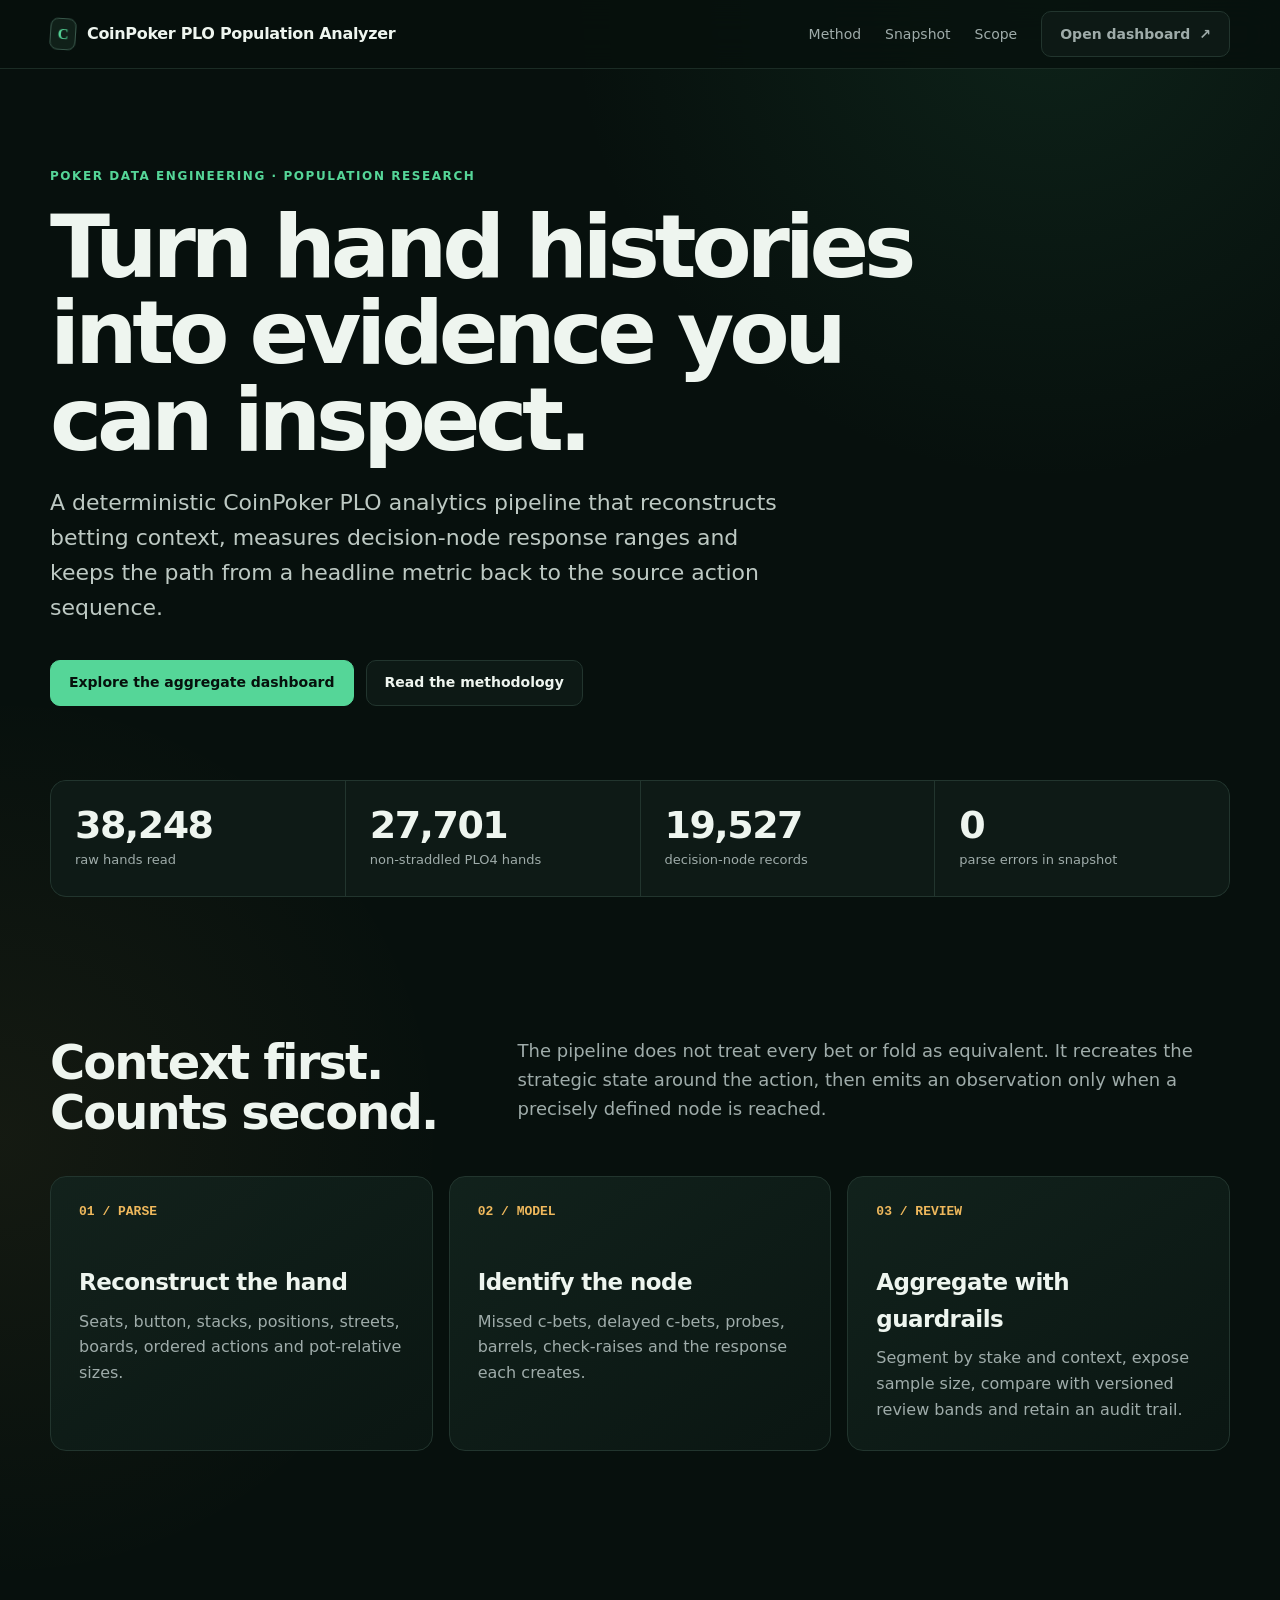
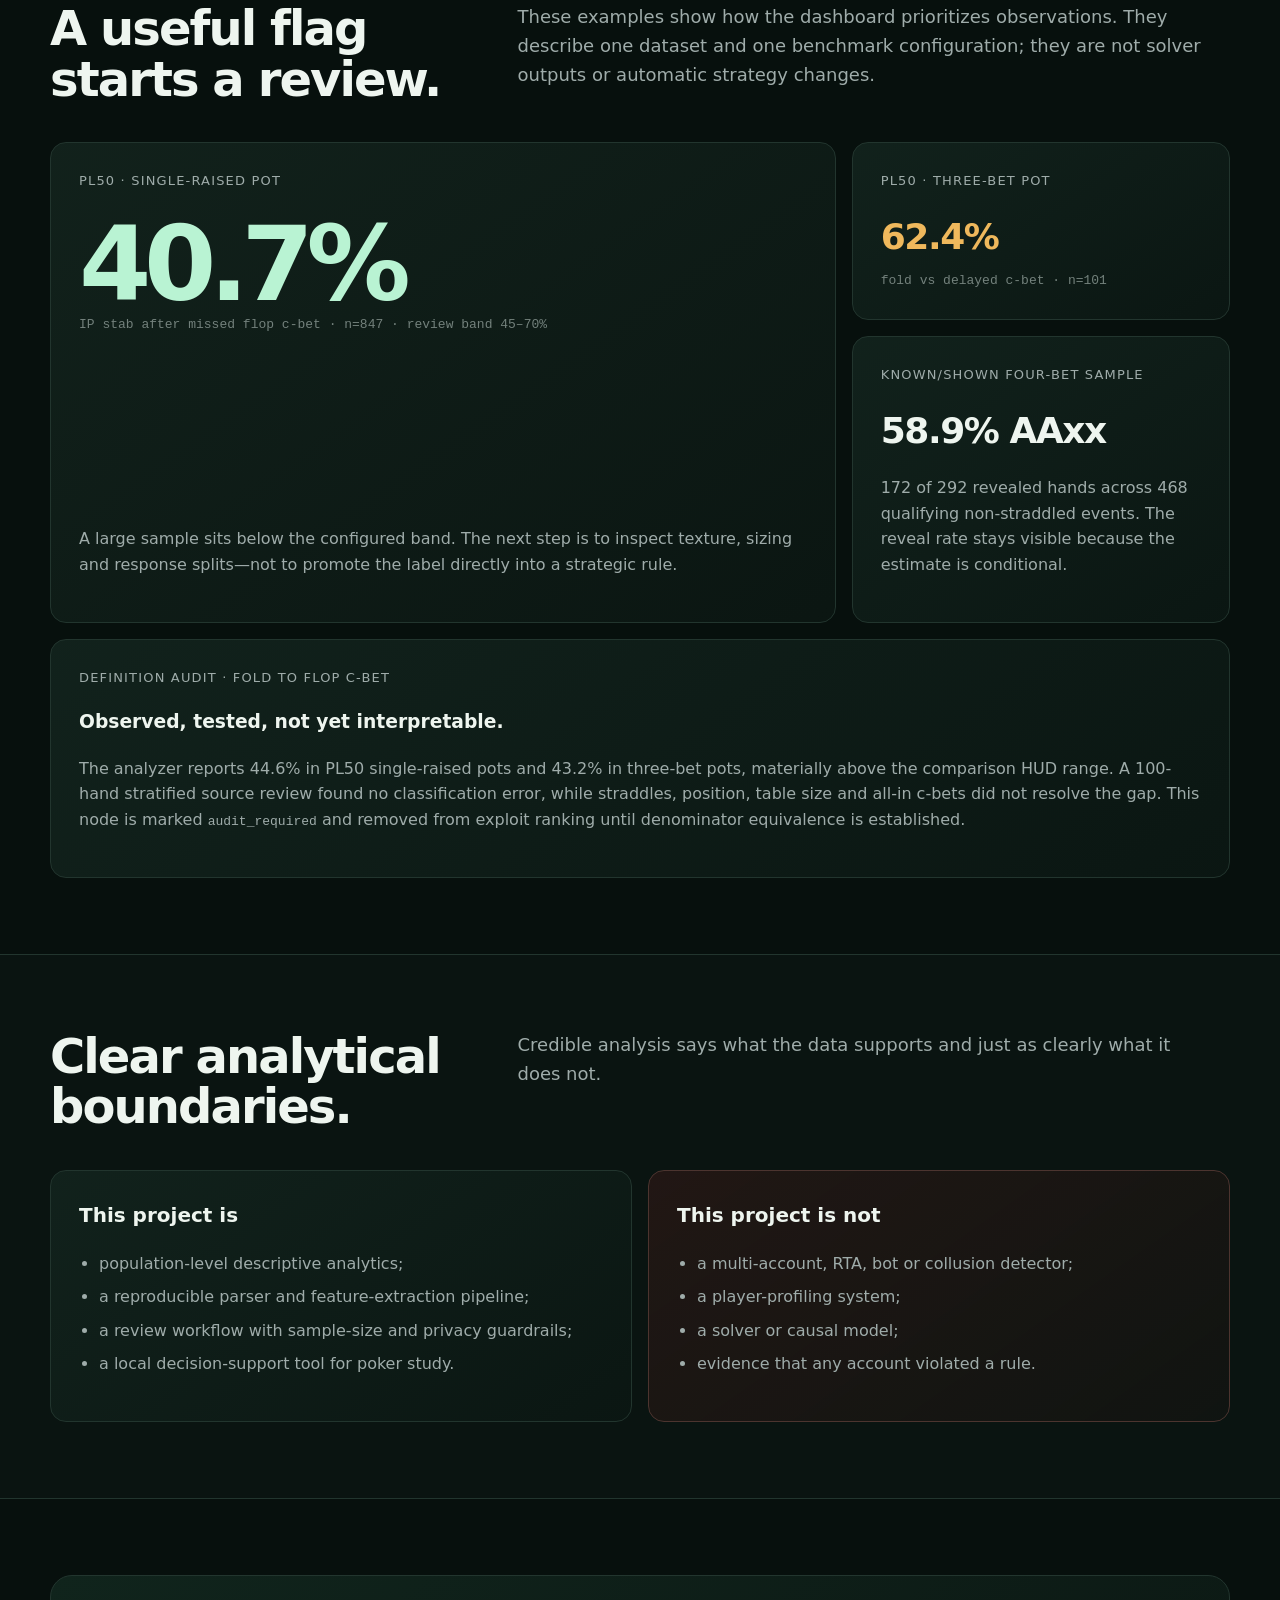
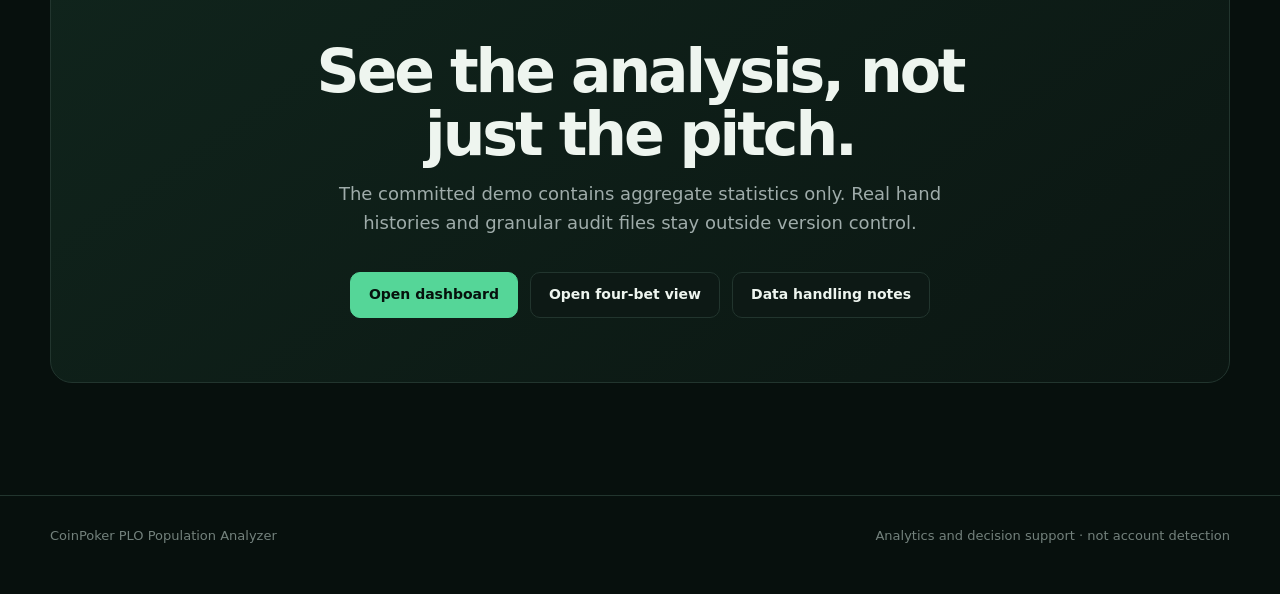
==== docs/index.html @ ca42816f "Refactor analyzer with validation tests and CI" ====
<!doctype html>
<html lang="en">
<head>
  <meta charset="utf-8">
  <meta name="viewport" content="width=device-width, initial-scale=1">
  <meta name="description" content="An auditable CoinPoker PLO population analytics pipeline: reconstruct decision nodes, quantify responses and preserve the path back to source actions.">
  <meta property="og:title" content="CoinPoker PLO Population Analyzer">
  <meta property="og:description" content="From CoinPoker hand histories to reviewable, audit-aware population tendencies.">
  <meta property="og:type" content="website">
  <meta name="twitter:card" content="summary_large_image">
  <meta name="twitter:title" content="CoinPoker PLO Population Analyzer">
  <meta name="twitter:description" content="From CoinPoker hand histories to reviewable, audit-aware population tendencies.">
  <title>CoinPoker PLO Population Analyzer — Case Study</title>
  <link rel="icon" type="image/svg+xml" href="assets/favicon.svg">
  <link rel="stylesheet" href="assets/site.css">
</head>
<body>
  <header class="site-header">
    <nav class="nav wrap" aria-label="Primary navigation">
      <a class="brand" href="#top"><span class="brand-mark" aria-hidden="true">C</span><span>CoinPoker PLO Population Analyzer</span></a>
      <div class="nav-links">
        <a href="#method">Method</a>
        <a href="#findings">Snapshot</a>
        <a href="#scope">Scope</a>
        <a class="button" href="demo/pool_dashboard.html">Open dashboard <span aria-hidden="true">↗</span></a>
      </div>
    </nav>
  </header>

  <main id="top">
    <section class="hero">
      <div class="wrap">
        <div class="eyebrow">Poker data engineering · population research</div>
        <h1>Turn hand histories into evidence you can inspect.</h1>
        <p class="hero-copy">A deterministic CoinPoker PLO analytics pipeline that reconstructs betting context, measures decision-node response ranges and keeps the path from a headline metric back to the source action sequence.</p>
        <div class="actions">
          <a class="button primary" href="demo/pool_dashboard.html">Explore the aggregate dashboard</a>
          <a class="button" href="METHODOLOGY.md">Read the methodology</a>
        </div>
        <div class="hero-proof" aria-label="Case study dataset summary">
          <div class="metric"><strong>38,248</strong><span>raw hands read</span></div>
          <div class="metric"><strong>27,701</strong><span>non-straddled PLO4 hands</span></div>
          <div class="metric"><strong>19,527</strong><span>decision-node records</span></div>
          <div class="metric"><strong>0</strong><span>parse errors in snapshot</span></div>
        </div>
      </div>
    </section>

    <section id="method">
      <div class="wrap">
        <div class="section-head">
          <h2>Context first.<br>Counts second.</h2>
          <p>The pipeline does not treat every bet or fold as equivalent. It recreates the strategic state around the action, then emits an observation only when a precisely defined node is reached.</p>
        </div>
        <div class="pipeline">
          <article class="step"><div class="step-number">01 / PARSE</div><h3>Reconstruct the hand</h3><p>Seats, button, stacks, positions, streets, boards, ordered actions and pot-relative sizes.</p></article>
          <article class="step"><div class="step-number">02 / MODEL</div><h3>Identify the node</h3><p>Missed c-bets, delayed c-bets, probes, barrels, check-raises and the response each creates.</p></article>
          <article class="step"><div class="step-number">03 / REVIEW</div><h3>Aggregate with guardrails</h3><p>Segment by stake and context, expose sample size, compare with versioned review bands and retain an audit trail.</p></article>
        </div>
      </div>
    </section>

    <section id="findings">
      <div class="wrap">
        <div class="section-head">
          <h2>A useful flag starts a review.</h2>
          <p>These examples show how the dashboard prioritizes observations. They describe one dataset and one benchmark configuration; they are not solver outputs or automatic strategy changes.</p>
        </div>
        <div class="findings">
          <article class="finding featured">
            <div>
              <div class="finding-label">PL50 · single-raised pot</div>
              <div class="big-number">40.7%</div>
              <div class="benchmark">IP stab after missed flop c-bet · n=847 · review band 45–70%</div>
            </div>
            <p>A large sample sits below the configured band. The next step is to inspect texture, sizing and response splits—not to promote the label directly into a strategic rule.</p>
          </article>
          <div class="finding-stack">
            <article class="finding">
              <div class="finding-label">PL50 · three-bet pot</div>
              <div class="mini-value flag">62.4%</div>
              <div class="benchmark">fold vs delayed c-bet · n=101</div>
            </article>
            <article class="finding">
              <div class="finding-label">Known/shown four-bet sample</div>
              <div class="mini-value">58.9% AAxx</div>
              <p>172 of 292 revealed hands across 468 qualifying non-straddled events. The reveal rate stays visible because the estimate is conditional.</p>
            </article>
          </div>
        </div>
        <article class="finding" style="margin-top:16px">
          <div class="finding-label">Definition audit · fold to flop c-bet</div>
          <h3>Observed, tested, not yet interpretable.</h3>
          <p>The analyzer reports 44.6% in PL50 single-raised pots and 43.2% in three-bet pots, materially above the comparison HUD range. A 100-hand stratified source review found no classification error, while straddles, position, table size and all-in c-bets did not resolve the gap. This node is marked <code>audit_required</code> and removed from exploit ranking until denominator equivalence is established.</p>
        </article>
      </div>
    </section>

    <section id="scope" class="boundary">
      <div class="wrap">
        <div class="section-head">
          <h2>Clear analytical boundaries.</h2>
          <p>Credible analysis says what the data supports and just as clearly what it does not.</p>
        </div>
        <div class="boundary-grid">
          <article class="boundary-card">
            <h3>This project is</h3>
            <ul>
              <li>population-level descriptive analytics;</li>
              <li>a reproducible parser and feature-extraction pipeline;</li>
              <li>a review workflow with sample-size and privacy guardrails;</li>
              <li>a local decision-support tool for poker study.</li>
            </ul>
          </article>
          <article class="boundary-card not">
            <h3>This project is not</h3>
            <ul>
              <li>a multi-account, RTA, bot or collusion detector;</li>
              <li>a player-profiling system;</li>
              <li>a solver or causal model;</li>
              <li>evidence that any account violated a rule.</li>
            </ul>
          </article>
        </div>
      </div>
    </section>

    <section class="cta">
      <div class="wrap">
        <div class="cta-box">
          <h2>See the analysis, not just the pitch.</h2>
          <p>The committed demo contains aggregate statistics only. Real hand histories and granular audit files stay outside version control.</p>
          <div class="actions">
            <a class="button primary" href="demo/pool_dashboard.html">Open dashboard</a>
            <a class="button" href="demo/fourbet_dashboard.html">Open four-bet view</a>
            <a class="button" href="DATA_PRIVACY.md">Data handling notes</a>
          </div>
        </div>
      </div>
    </section>
  </main>

  <footer>
    <div class="wrap footer-row"><span>CoinPoker PLO Population Analyzer</span><span>Analytics and decision support · not account detection</span></div>
  </footer>
</body>
</html>
---- docs/assets/site.css ----
:root {
  color-scheme: dark;
  --ink: #eef5ef;
  --muted: #9facaa;
  --faint: #73817c;
  --canvas: #07100d;
  --panel: #0d1915;
  --panel-2: #12221c;
  --line: #22352e;
  --green: #55d698;
  --green-soft: #b9f3d3;
  --amber: #efb85c;
  --red: #f27c6f;
  --max: 1180px;
}

* { box-sizing: border-box; }
html { scroll-behavior: smooth; }
body {
  margin: 0;
  background:
    radial-gradient(circle at 82% 0%, rgba(52, 145, 98, .14), transparent 30rem),
    radial-gradient(circle at 0% 30%, rgba(239, 184, 92, .06), transparent 28rem),
    var(--canvas);
  color: var(--ink);
  font-family: Inter, ui-sans-serif, system-ui, -apple-system, BlinkMacSystemFont, "Segoe UI", sans-serif;
  line-height: 1.6;
}

a { color: inherit; }
.wrap { width: min(calc(100% - 40px), var(--max)); margin-inline: auto; }

.site-header {
  position: sticky;
  z-index: 20;
  top: 0;
  border-bottom: 1px solid rgba(34, 53, 46, .78);
  background: rgba(7, 16, 13, .82);
  backdrop-filter: blur(16px);
}

.nav { min-height: 68px; display: flex; align-items: center; justify-content: space-between; gap: 24px; }
.brand { display: flex; align-items: center; gap: 11px; text-decoration: none; font-weight: 760; letter-spacing: -.02em; }
.brand-mark { width: 26px; height: 32px; display: grid; place-items: center; border: 1px solid #3b5b4e; border-radius: 8px; color: var(--green); background: #102019; font: 700 15px/1 Georgia, serif; transform: rotate(4deg); }
.nav-links { display: flex; align-items: center; gap: 24px; color: var(--muted); font-size: 14px; }
.nav-links a { text-decoration: none; }
.nav-links a:hover { color: var(--ink); }

.hero { padding: 98px 0 64px; }
.eyebrow { color: var(--green); text-transform: uppercase; letter-spacing: .13em; font-size: 12px; font-weight: 800; }
h1 { max-width: 900px; margin: 18px 0 22px; font-size: clamp(45px, 7.5vw, 88px); line-height: .98; letter-spacing: -.06em; font-weight: 760; }
.hero-copy { max-width: 730px; color: #bdc9c3; font-size: clamp(18px, 2.2vw, 22px); }
.actions { display: flex; flex-wrap: wrap; gap: 12px; margin-top: 34px; }
.button { min-height: 46px; display: inline-flex; align-items: center; justify-content: center; gap: 9px; padding: 0 18px; border: 1px solid var(--line); border-radius: 10px; background: var(--panel); text-decoration: none; font-weight: 700; font-size: 14px; }
.button.primary { color: #06110c; border-color: var(--green); background: var(--green); }
.button:hover { transform: translateY(-1px); }

.hero-proof { display: grid; grid-template-columns: repeat(4, 1fr); gap: 1px; margin-top: 74px; overflow: hidden; border: 1px solid var(--line); border-radius: 16px; background: var(--line); }
.metric { padding: 24px; background: rgba(13, 25, 21, .94); }
.metric strong { display: block; font-size: clamp(25px, 3vw, 38px); line-height: 1.1; letter-spacing: -.04em; }
.metric span { color: var(--muted); font-size: 13px; }

section { padding: 76px 0; }
.section-head { display: grid; grid-template-columns: .75fr 1.25fr; gap: 40px; margin-bottom: 38px; }
.section-head h2 { margin: 0; font-size: clamp(31px, 4vw, 48px); line-height: 1.05; letter-spacing: -.04em; }
.section-head p { max-width: 690px; margin: 0; color: var(--muted); font-size: 18px; }

.pipeline { display: grid; grid-template-columns: repeat(3, 1fr); gap: 16px; }
.step, .finding, .boundary-card { border: 1px solid var(--line); border-radius: 16px; background: linear-gradient(145deg, rgba(18, 34, 28, .96), rgba(11, 22, 18, .96)); }
.step { min-height: 250px; padding: 28px; }
.step-number { color: var(--amber); font: 700 13px/1 ui-monospace, SFMono-Regular, Consolas, monospace; }
.step h3 { margin: 46px 0 8px; font-size: 23px; letter-spacing: -.025em; }
.step p { margin: 0; color: var(--muted); }

.findings { display: grid; grid-template-columns: 1.35fr .65fr; gap: 16px; }
.finding { padding: 28px; }
.finding.featured { min-height: 350px; display: flex; flex-direction: column; justify-content: space-between; }
.finding-label { color: var(--muted); font-size: 13px; text-transform: uppercase; letter-spacing: .09em; }
.big-number { margin: 26px 0 4px; color: var(--green-soft); font-size: clamp(60px, 9vw, 104px); line-height: .9; letter-spacing: -.07em; font-weight: 760; }
.benchmark { color: var(--faint); font: 13px/1.5 ui-monospace, SFMono-Regular, Consolas, monospace; }
.finding p { color: var(--muted); }
.finding-stack { display: grid; gap: 16px; }
.mini-value { margin: 16px 0 6px; font-size: 36px; letter-spacing: -.04em; font-weight: 740; }
.flag { color: var(--amber); }

.boundary { border-block: 1px solid var(--line); background: rgba(13, 25, 21, .54); }
.boundary-grid { display: grid; grid-template-columns: 1fr 1fr; gap: 16px; }
.boundary-card { padding: 28px; }
.boundary-card h3 { margin-top: 0; font-size: 20px; }
.boundary-card ul { padding-left: 20px; color: var(--muted); }
.boundary-card li + li { margin-top: 8px; }
.boundary-card.not { border-color: #4c342f; background: linear-gradient(145deg, rgba(42, 24, 21, .72), rgba(16, 20, 17, .96)); }

.cta { padding-bottom: 112px; text-align: center; }
.cta-box { padding: 64px 28px; border: 1px solid var(--line); border-radius: 22px; background: linear-gradient(145deg, #10241c, #0b1612); }
.cta h2 { margin: 0 auto 14px; max-width: 760px; font-size: clamp(34px, 5vw, 60px); line-height: 1.05; letter-spacing: -.05em; }
.cta p { max-width: 650px; margin: 0 auto; color: var(--muted); font-size: 18px; }
.cta .actions { justify-content: center; }

footer { padding: 30px 0 48px; border-top: 1px solid var(--line); color: var(--faint); font-size: 13px; }
.footer-row { display: flex; justify-content: space-between; gap: 24px; }

@media (max-width: 800px) {
  .nav-links a:not(:last-child) { display: none; }
  .hero { padding-top: 72px; }
  .hero-proof, .pipeline { grid-template-columns: 1fr 1fr; }
  .section-head, .findings, .boundary-grid { grid-template-columns: 1fr; }
}

@media (max-width: 520px) {
  .wrap { width: min(calc(100% - 24px), var(--max)); }
  .hero-proof, .pipeline { grid-template-columns: 1fr; }
  .metric { padding: 20px; }
  .footer-row { flex-direction: column; }
}

@media (prefers-reduced-motion: reduce) {
  html { scroll-behavior: auto; }
  .button:hover { transform: none; }
}
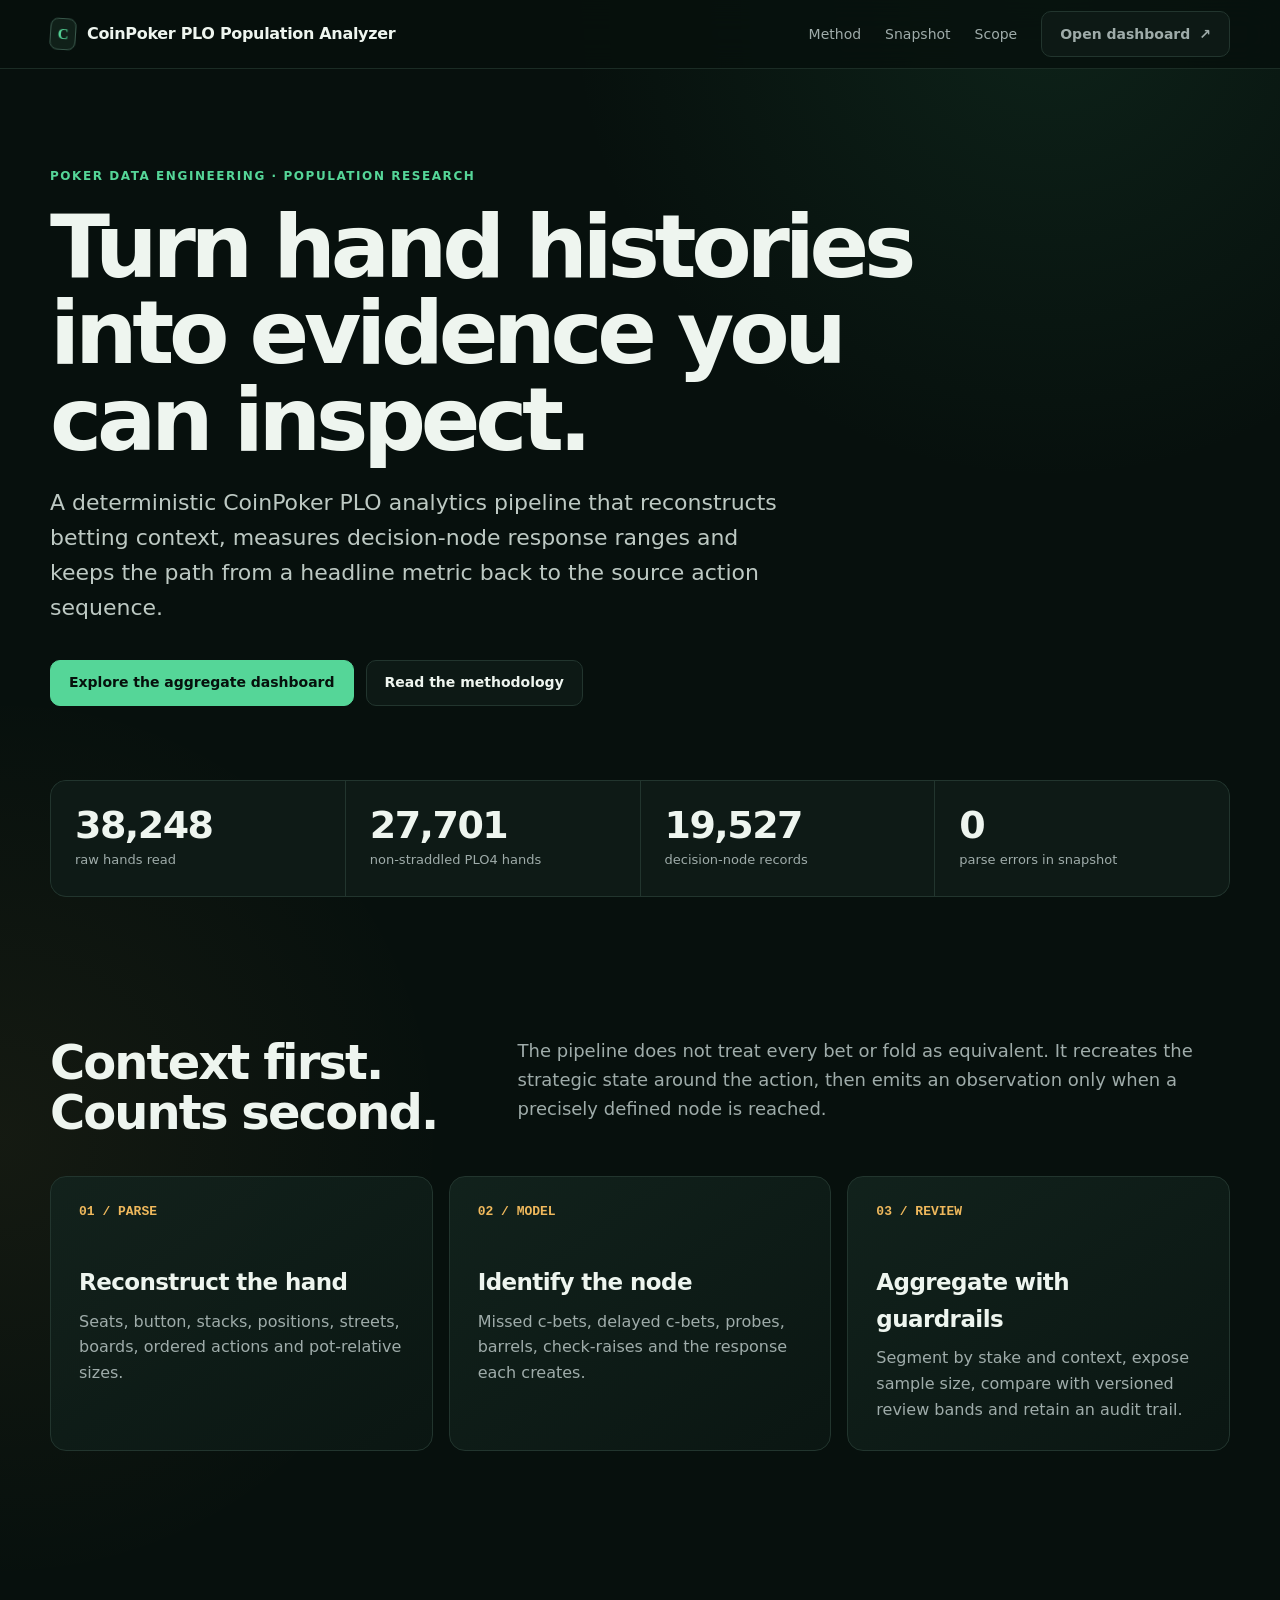
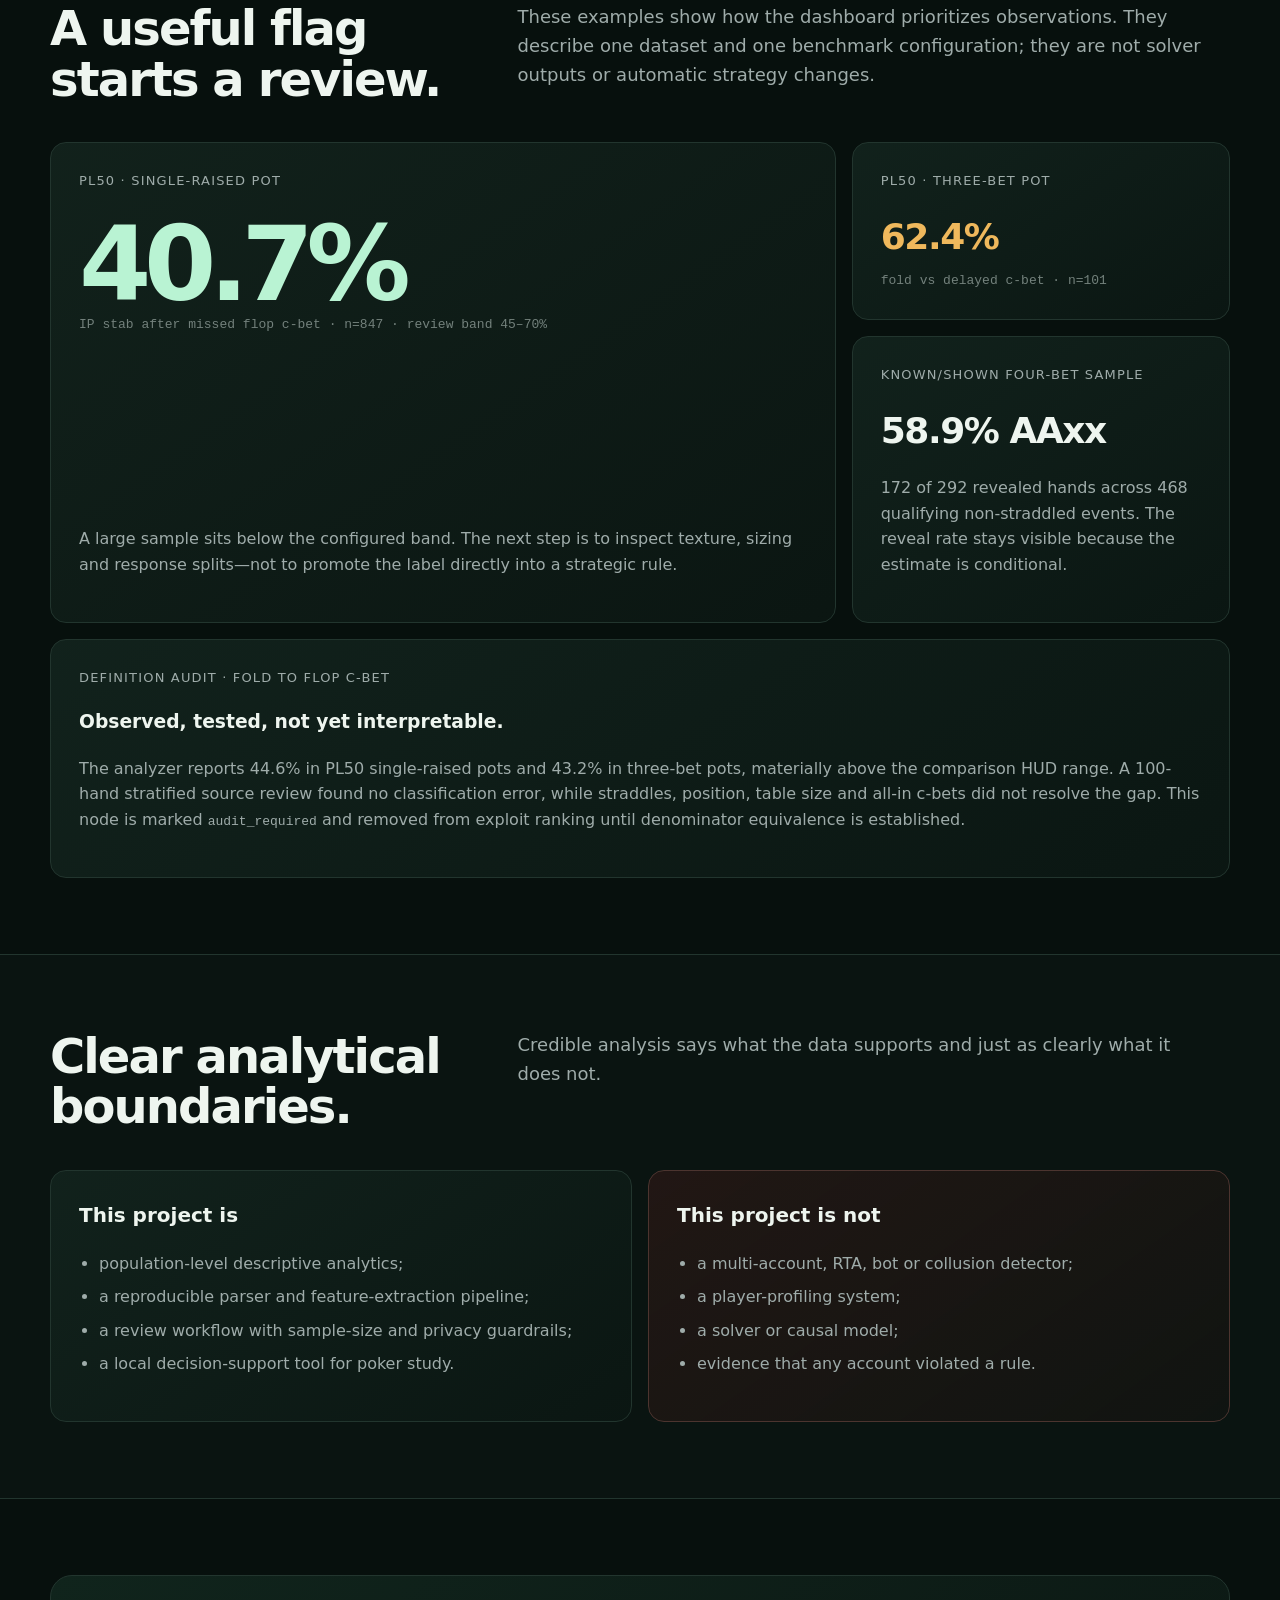
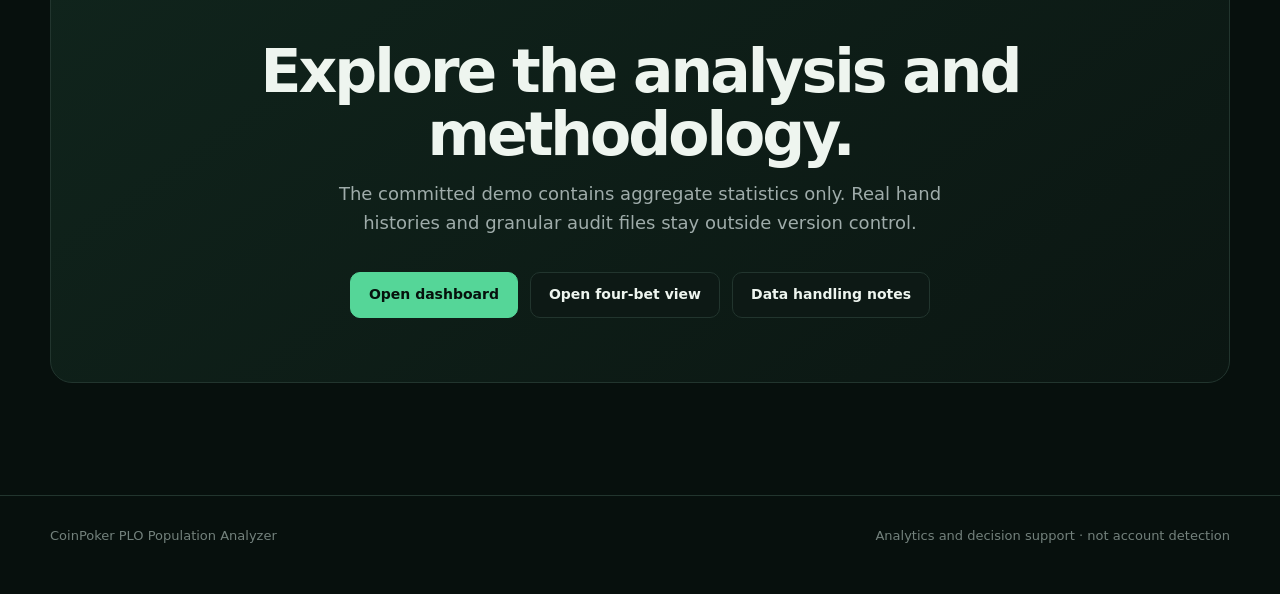
==== commit 4c928cf7: "Refine public documentation wording" ====
--- a/docs/index.html
+++ b/docs/index.html
@@ -128,7 +128,7 @@
     <section class="cta">
       <div class="wrap">
         <div class="cta-box">
-          <h2>See the analysis, not just the pitch.</h2>
+          <h2>Explore the analysis and methodology.</h2>
           <p>The committed demo contains aggregate statistics only. Real hand histories and granular audit files stay outside version control.</p>
           <div class="actions">
             <a class="button primary" href="demo/pool_dashboard.html">Open dashboard</a>
